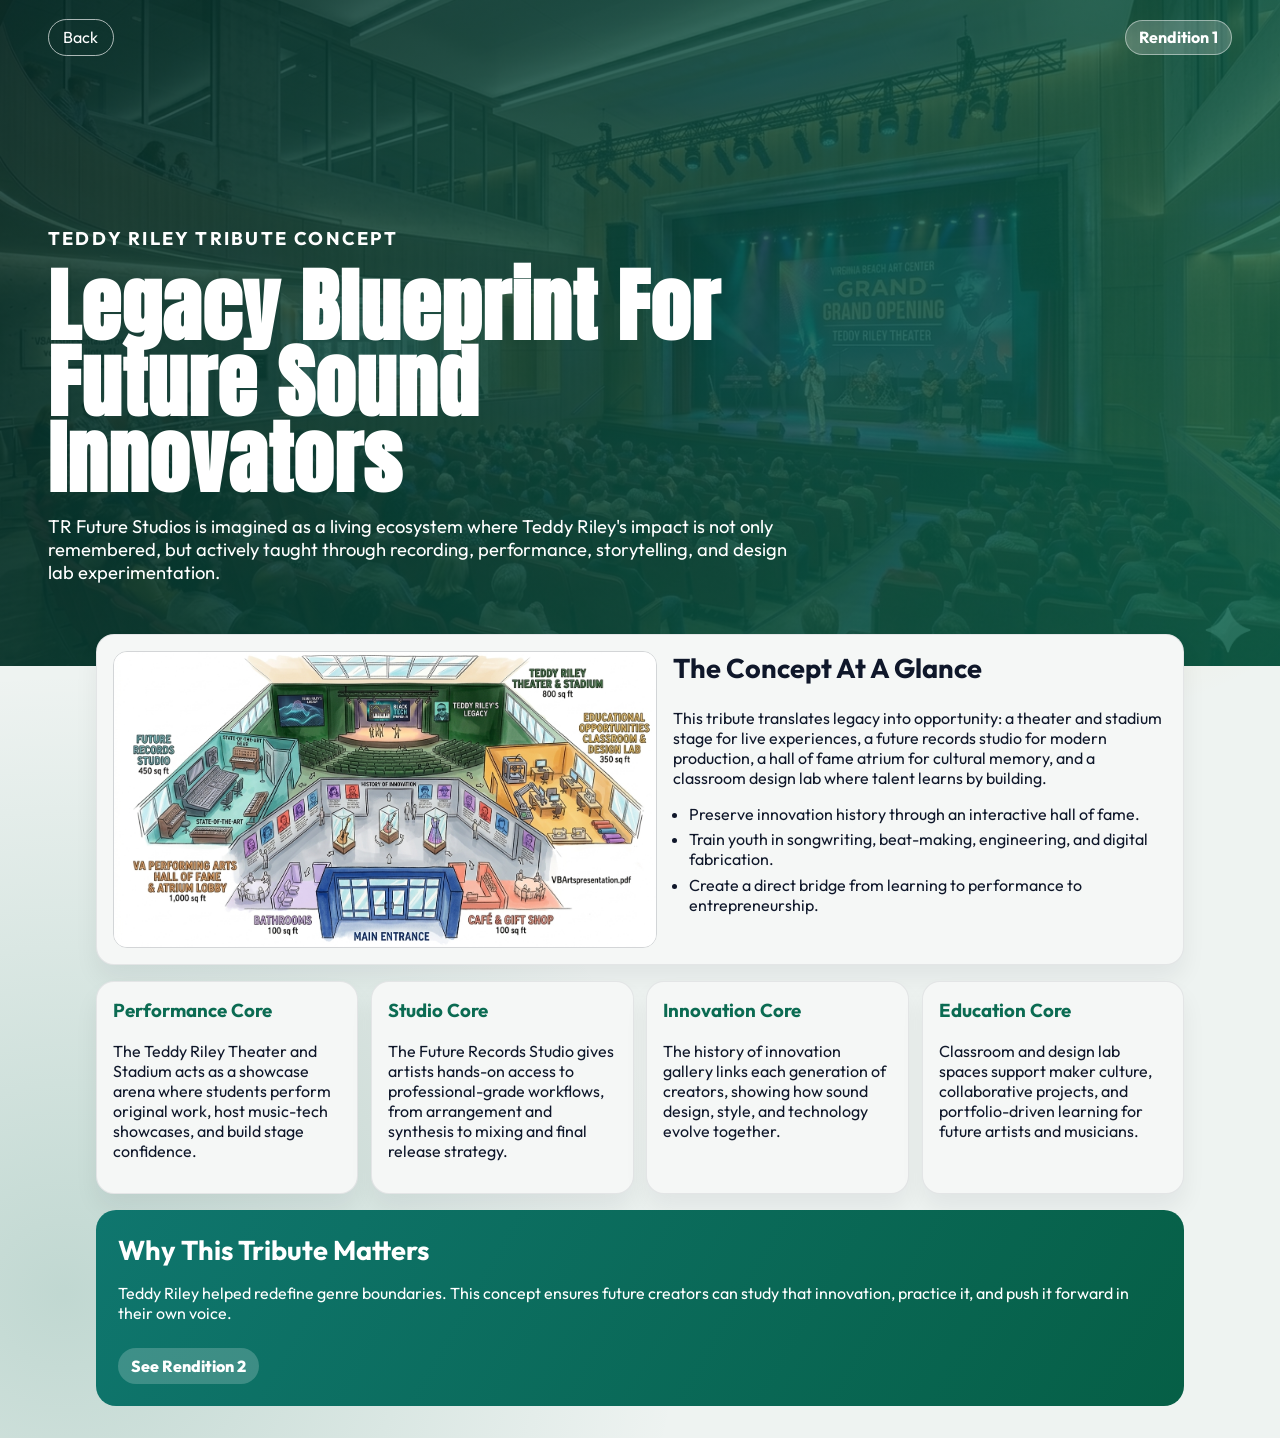
==== rendition-one.html @ e56d0294 "Add initial HTML structure and styles for TR Future Studios tribute site, including two renditions a" ====
<!DOCTYPE html>
<html lang="en">
<head>
  <meta charset="UTF-8" />
  <meta name="viewport" content="width=device-width, initial-scale=1.0" />
  <title>Rendition 1 | Legacy Blueprint</title>
  <link rel="preconnect" href="https://fonts.googleapis.com" />
  <link rel="preconnect" href="https://fonts.gstatic.com" crossorigin />
  <link href="https://fonts.googleapis.com/css2?family=Anton&family=Outfit:wght@300;400;600;700;800&display=swap" rel="stylesheet" />
  <link rel="stylesheet" href="styles/rendition-one.css" />
</head>
<body>
  <header class="hero">
    <nav>
      <a href="index.html" class="home-link">Back</a>
      <span class="badge">Rendition 1</span>
    </nav>
    <div class="hero-content">
      <p class="kicker">Teddy Riley Tribute Concept</p>
      <h1>Legacy Blueprint For Future Sound Innovators</h1>
      <p>
        TR Future Studios is imagined as a living ecosystem where Teddy Riley's impact is not only remembered, but actively taught through
        recording, performance, storytelling, and design lab experimentation.
      </p>
    </div>
  </header>

  <main>
    <section class="overview panel">
      <img src="TR_Future_Studios_2.0.png" alt="TR Future Studios concept drawing" />
      <div>
        <h2>The Concept At A Glance</h2>
        <p>
          This tribute translates legacy into opportunity: a theater and stadium stage for live experiences, a future records studio for modern
          production, a hall of fame atrium for cultural memory, and a classroom design lab where talent learns by building.
        </p>
        <ul>
          <li>Preserve innovation history through an interactive hall of fame.</li>
          <li>Train youth in songwriting, beat-making, engineering, and digital fabrication.</li>
          <li>Create a direct bridge from learning to performance to entrepreneurship.</li>
        </ul>
      </div>
    </section>

    <section class="grid-4">
      <article class="panel">
        <h3>Performance Core</h3>
        <p>
          The Teddy Riley Theater and Stadium acts as a showcase arena where students perform original work, host music-tech showcases, and
          build stage confidence.
        </p>
      </article>
      <article class="panel">
        <h3>Studio Core</h3>
        <p>
          The Future Records Studio gives artists hands-on access to professional-grade workflows, from arrangement and synthesis to mixing and
          final release strategy.
        </p>
      </article>
      <article class="panel">
        <h3>Innovation Core</h3>
        <p>
          The history of innovation gallery links each generation of creators, showing how sound design, style, and technology evolve together.
        </p>
      </article>
      <article class="panel">
        <h3>Education Core</h3>
        <p>
          Classroom and design lab spaces support maker culture, collaborative projects, and portfolio-driven learning for future artists and
          musicians.
        </p>
      </article>
    </section>

    <section class="impact-strip">
      <h2>Why This Tribute Matters</h2>
      <p>
        Teddy Riley helped redefine genre boundaries. This concept ensures future creators can study that innovation, practice it, and push it
        forward in their own voice.
      </p>
      <a href="rendition-two.html">See Rendition 2</a>
    </section>
  </main>
</body>
</html>
---- styles/rendition-one.css ----
:root {
  --deep: #052e2a;
  --forest: #0b6b52;
  --mint: #d1fae5;
  --sun: #f59e0b;
  --paper: #f5f7f6;
  --ink: #0f172a;
}

* {
  box-sizing: border-box;
}

body {
  margin: 0;
  font-family: "Outfit", sans-serif;
  color: var(--ink);
  background:
    radial-gradient(circle at 82% 20%, rgba(245, 158, 11, 0.24), transparent 28%),
    radial-gradient(circle at 5% 90%, rgba(11, 107, 82, 0.2), transparent 35%),
    #eef3f1;
}

.hero {
  min-height: 74vh;
  padding: 1.2rem clamp(1rem, 4vw, 3rem) clamp(2rem, 5vw, 4rem);
  background-image:
    linear-gradient(120deg, rgba(5, 46, 42, 0.84), rgba(11, 107, 82, 0.78)),
    url("../Gemini_Generated_Image_nh3247nh3247nh32.png");
  background-size: cover;
  background-position: center;
  color: #ffffff;
  display: grid;
  align-content: space-between;
}

nav {
  display: flex;
  align-items: center;
  justify-content: space-between;
}

.home-link {
  color: #ffffff;
  text-decoration: none;
  border: 1px solid rgba(255, 255, 255, 0.65);
  border-radius: 999px;
  padding: 0.45rem 0.9rem;
}

.badge {
  background: rgba(255, 255, 255, 0.22);
  border: 1px solid rgba(255, 255, 255, 0.45);
  border-radius: 999px;
  padding: 0.4rem 0.8rem;
  font-weight: 700;
}

.hero-content {
  width: min(760px, 100%);
  animation: rise 700ms ease-out both;
}

.kicker {
  text-transform: uppercase;
  letter-spacing: 0.12em;
  font-weight: 700;
  font-size: 0.82rem;
}

h1 {
  font-family: "Anton", sans-serif;
  letter-spacing: 1px;
  font-size: clamp(2.1rem, 7.6vw, 5rem);
  line-height: 0.95;
  margin: 0.35rem 0 0.8rem;
}

.hero-content p {
  max-width: 62ch;
  font-size: clamp(1rem, 2.5vw, 1.15rem);
}

main {
  width: min(1120px, 100%);
  margin: -2rem auto 0;
  padding: 0 1rem 2rem;
  display: grid;
  gap: 1rem;
}

.panel {
  background: var(--paper);
  border: 1px solid rgba(15, 23, 42, 0.08);
  border-radius: 18px;
  padding: 1rem;
  box-shadow: 0 14px 24px rgba(15, 23, 42, 0.06);
}

.overview {
  display: grid;
  grid-template-columns: 1.1fr 1fr;
  gap: 1rem;
}

.overview img {
  width: 100%;
  border-radius: 14px;
  border: 1px solid rgba(15, 23, 42, 0.15);
  object-fit: cover;
}

h2 {
  margin-top: 0;
  font-size: 1.7rem;
}

ul {
  margin: 0.7rem 0 0;
  padding-left: 1rem;
}

li + li {
  margin-top: 0.35rem;
}

.grid-4 {
  display: grid;
  grid-template-columns: repeat(4, minmax(0, 1fr));
  gap: 0.8rem;
}

.grid-4 h3 {
  margin-top: 0;
  color: var(--forest);
}

.impact-strip {
  background: linear-gradient(120deg, #0f766e, #065f46);
  color: #ffffff;
  border-radius: 20px;
  padding: 1.4rem;
}

.impact-strip h2 {
  margin-bottom: 0.35rem;
}

.impact-strip a {
  color: #ffffff;
  text-decoration: none;
  display: inline-block;
  margin-top: 0.6rem;
  font-weight: 800;
  background: rgba(255, 255, 255, 0.2);
  padding: 0.5rem 0.8rem;
  border-radius: 999px;
}

@keyframes rise {
  from {
    opacity: 0;
    transform: translateY(16px);
  }
  to {
    opacity: 1;
    transform: translateY(0);
  }
}

@media (max-width: 900px) {
  .overview {
    grid-template-columns: 1fr;
  }

  .grid-4 {
    grid-template-columns: repeat(2, minmax(0, 1fr));
  }
}

@media (max-width: 560px) {
  .grid-4 {
    grid-template-columns: 1fr;
  }

  .hero {
    min-height: 60vh;
  }
}
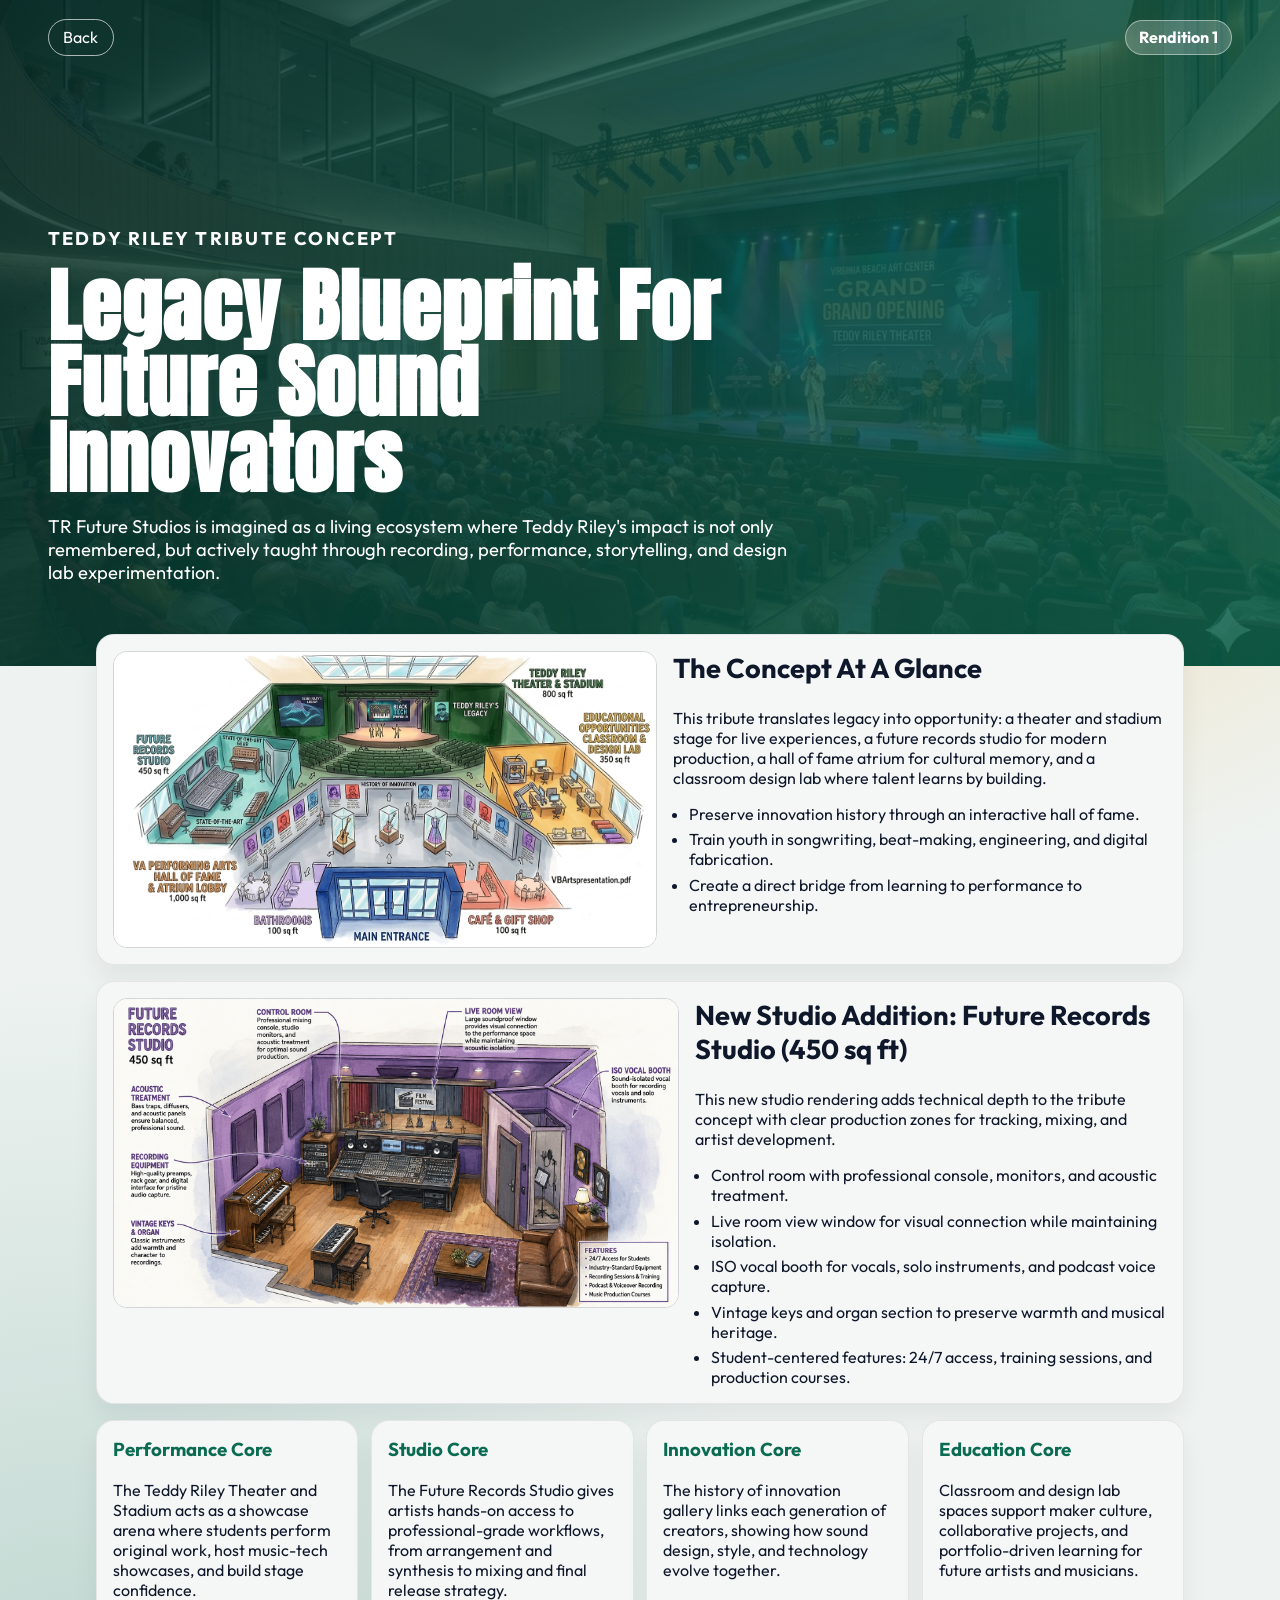
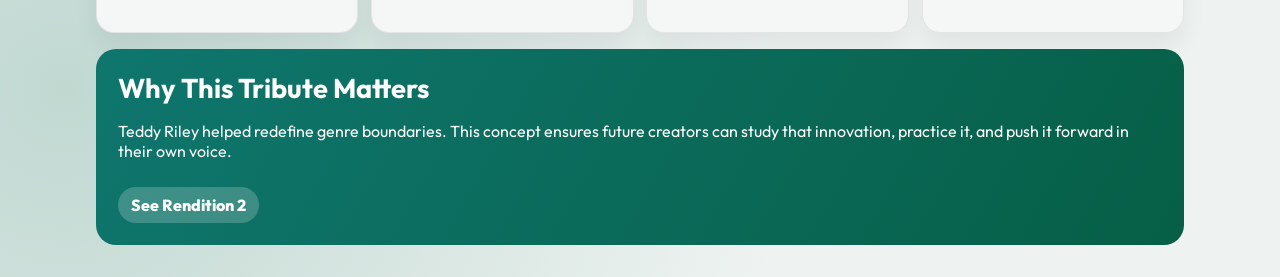
==== commit e989eed6: "Add Future Records Studio section and styles to renditions one and two" ====
--- a/rendition-one.html
+++ b/rendition-one.html
@@ -38,6 +38,24 @@
           <li>Preserve innovation history through an interactive hall of fame.</li>
           <li>Train youth in songwriting, beat-making, engineering, and digital fabrication.</li>
           <li>Create a direct bridge from learning to performance to entrepreneurship.</li>
+        </ul>
+      </div>
+    </section>
+
+    <section class="studio-spec panel">
+      <img src="future-records-studio.png" alt="Detailed Future Records Studio layout with control room, live room view, and vocal booth" />
+      <div>
+        <h2>New Studio Addition: Future Records Studio (450 sq ft)</h2>
+        <p>
+          This new studio rendering adds technical depth to the tribute concept with clear production zones for tracking, mixing, and artist
+          development.
+        </p>
+        <ul>
+          <li>Control room with professional console, monitors, and acoustic treatment.</li>
+          <li>Live room view window for visual connection while maintaining isolation.</li>
+          <li>ISO vocal booth for vocals, solo instruments, and podcast voice capture.</li>
+          <li>Vintage keys and organ section to preserve warmth and musical heritage.</li>
+          <li>Student-centered features: 24/7 access, training sessions, and production courses.</li>
         </ul>
       </div>
     </section>
--- a/styles/rendition-one.css
+++ b/styles/rendition-one.css
@@ -110,6 +110,20 @@
   object-fit: cover;
 }
 
+.studio-spec {
+  display: grid;
+  grid-template-columns: 1.2fr 1fr;
+  gap: 1rem;
+  align-items: start;
+}
+
+.studio-spec img {
+  width: 100%;
+  border-radius: 14px;
+  border: 1px solid rgba(15, 23, 42, 0.15);
+  object-fit: cover;
+}
+
 h2 {
   margin-top: 0;
   font-size: 1.7rem;
@@ -173,6 +187,10 @@
     grid-template-columns: 1fr;
   }
 
+  .studio-spec {
+    grid-template-columns: 1fr;
+  }
+
   .grid-4 {
     grid-template-columns: repeat(2, minmax(0, 1fr));
   }
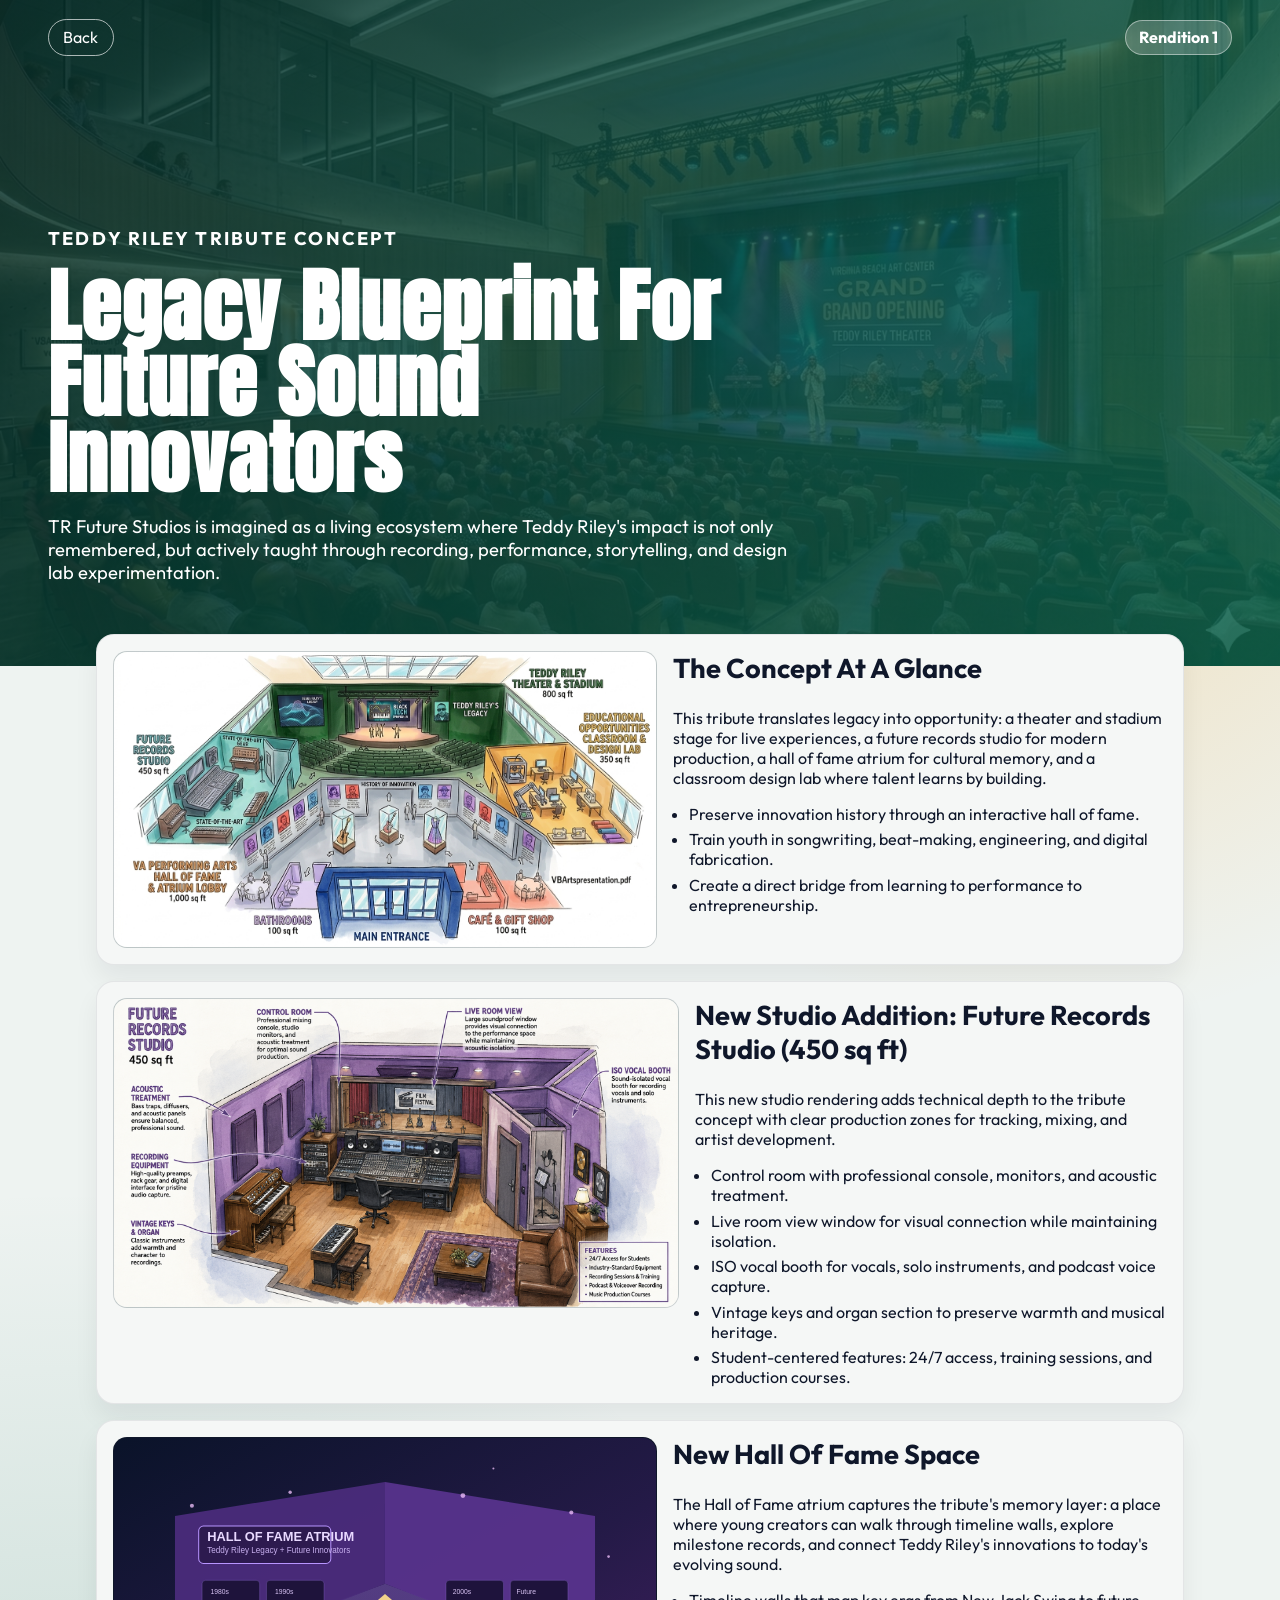
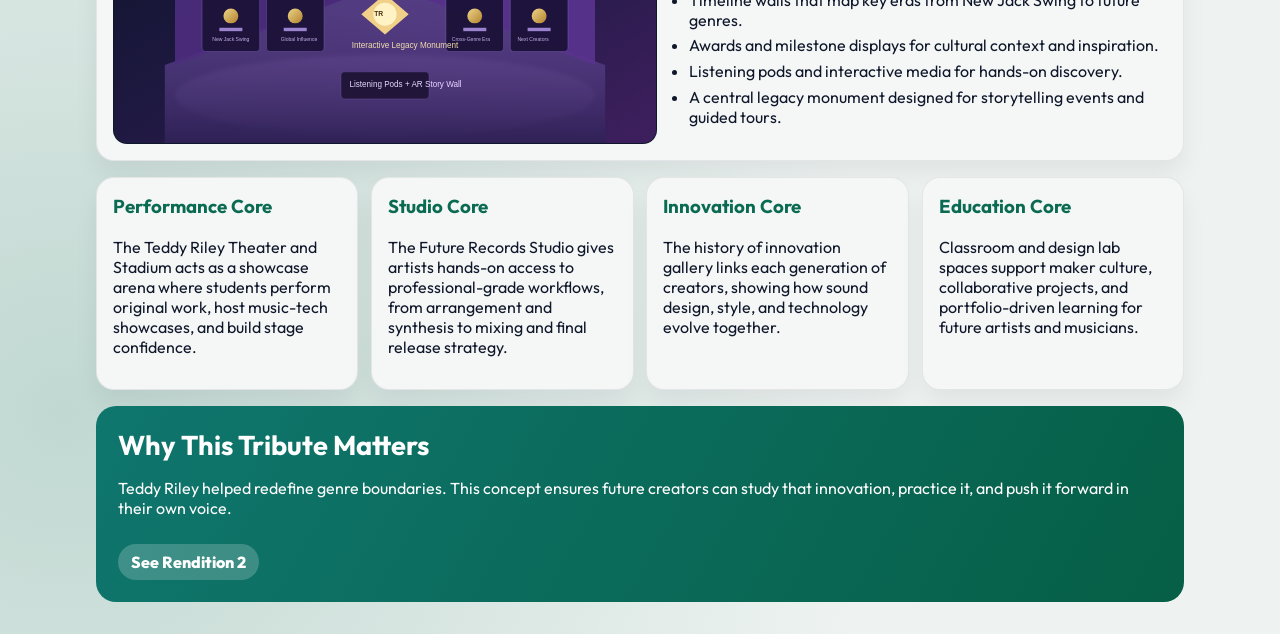
==== commit 84f971a0: "Add Hall of Fame atrium section and update styles for renditions one and two" ====
--- a/rendition-one.html
+++ b/rendition-one.html
@@ -60,6 +60,23 @@
       </div>
     </section>
 
+    <section class="hall-spec panel">
+      <img src="assets/hall-of-fame-space.svg" alt="Concept illustration of the Hall of Fame atrium" />
+      <div>
+        <h2>New Hall Of Fame Space</h2>
+        <p>
+          The Hall of Fame atrium captures the tribute's memory layer: a place where young creators can walk through timeline walls,
+          explore milestone records, and connect Teddy Riley's innovations to today's evolving sound.
+        </p>
+        <ul>
+          <li>Timeline walls that map key eras from New Jack Swing to future genres.</li>
+          <li>Awards and milestone displays for cultural context and inspiration.</li>
+          <li>Listening pods and interactive media for hands-on discovery.</li>
+          <li>A central legacy monument designed for storytelling events and guided tours.</li>
+        </ul>
+      </div>
+    </section>
+
     <section class="grid-4">
       <article class="panel">
         <h3>Performance Core</h3>
--- a/styles/rendition-one.css
+++ b/styles/rendition-one.css
@@ -105,9 +105,11 @@
 
 .overview img {
   width: 100%;
+  max-height: 560px;
   border-radius: 14px;
   border: 1px solid rgba(15, 23, 42, 0.15);
-  object-fit: cover;
+  object-fit: contain;
+  background: linear-gradient(135deg, #dbe4e1, #eef3f1);
 }
 
 .studio-spec {
@@ -119,9 +121,27 @@
 
 .studio-spec img {
   width: 100%;
+  max-height: 560px;
   border-radius: 14px;
   border: 1px solid rgba(15, 23, 42, 0.15);
-  object-fit: cover;
+  object-fit: contain;
+  background: linear-gradient(135deg, #dbe4e1, #eef3f1);
+}
+
+.hall-spec {
+  display: grid;
+  grid-template-columns: 1.1fr 1fr;
+  gap: 1rem;
+  align-items: start;
+}
+
+.hall-spec img {
+  width: 100%;
+  max-height: 560px;
+  border-radius: 14px;
+  border: 1px solid rgba(15, 23, 42, 0.15);
+  object-fit: contain;
+  background: #0f172a;
 }
 
 h2 {
@@ -191,6 +211,10 @@
     grid-template-columns: 1fr;
   }
 
+  .hall-spec {
+    grid-template-columns: 1fr;
+  }
+
   .grid-4 {
     grid-template-columns: repeat(2, minmax(0, 1fr));
   }
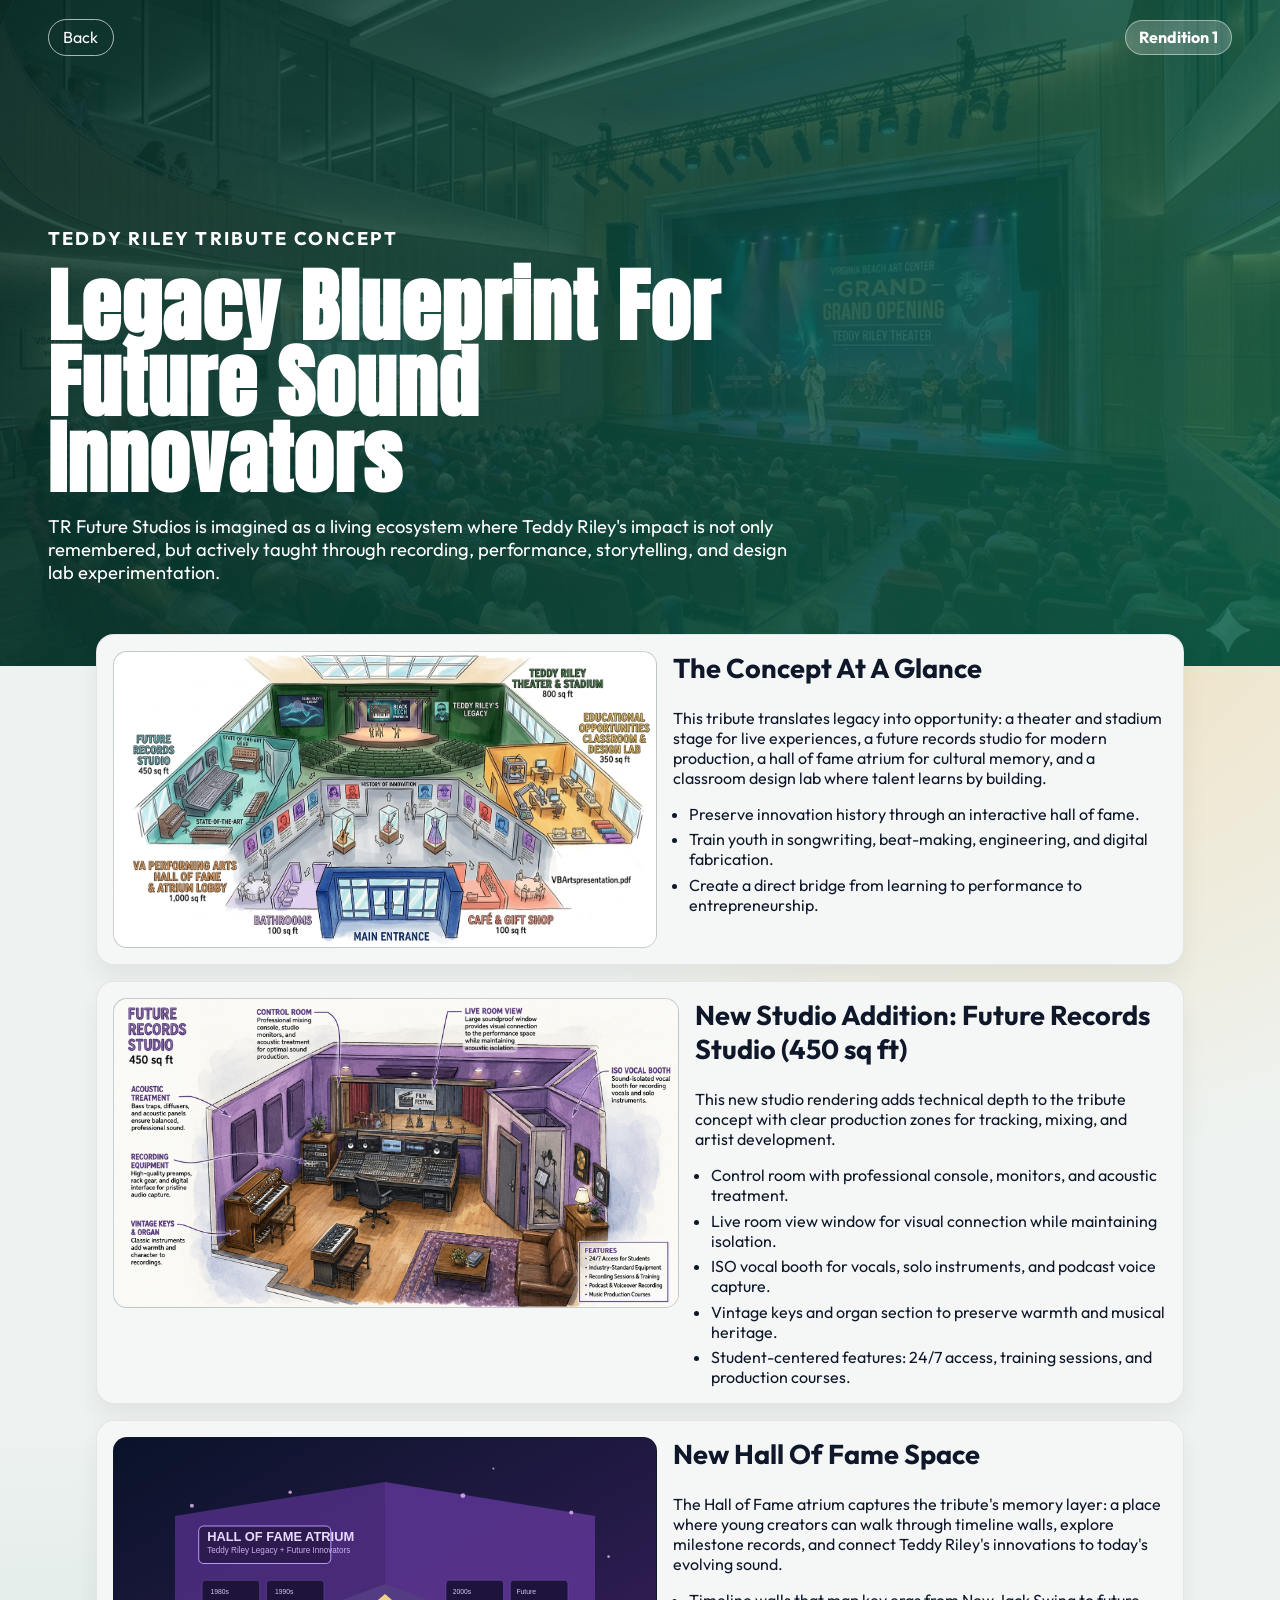
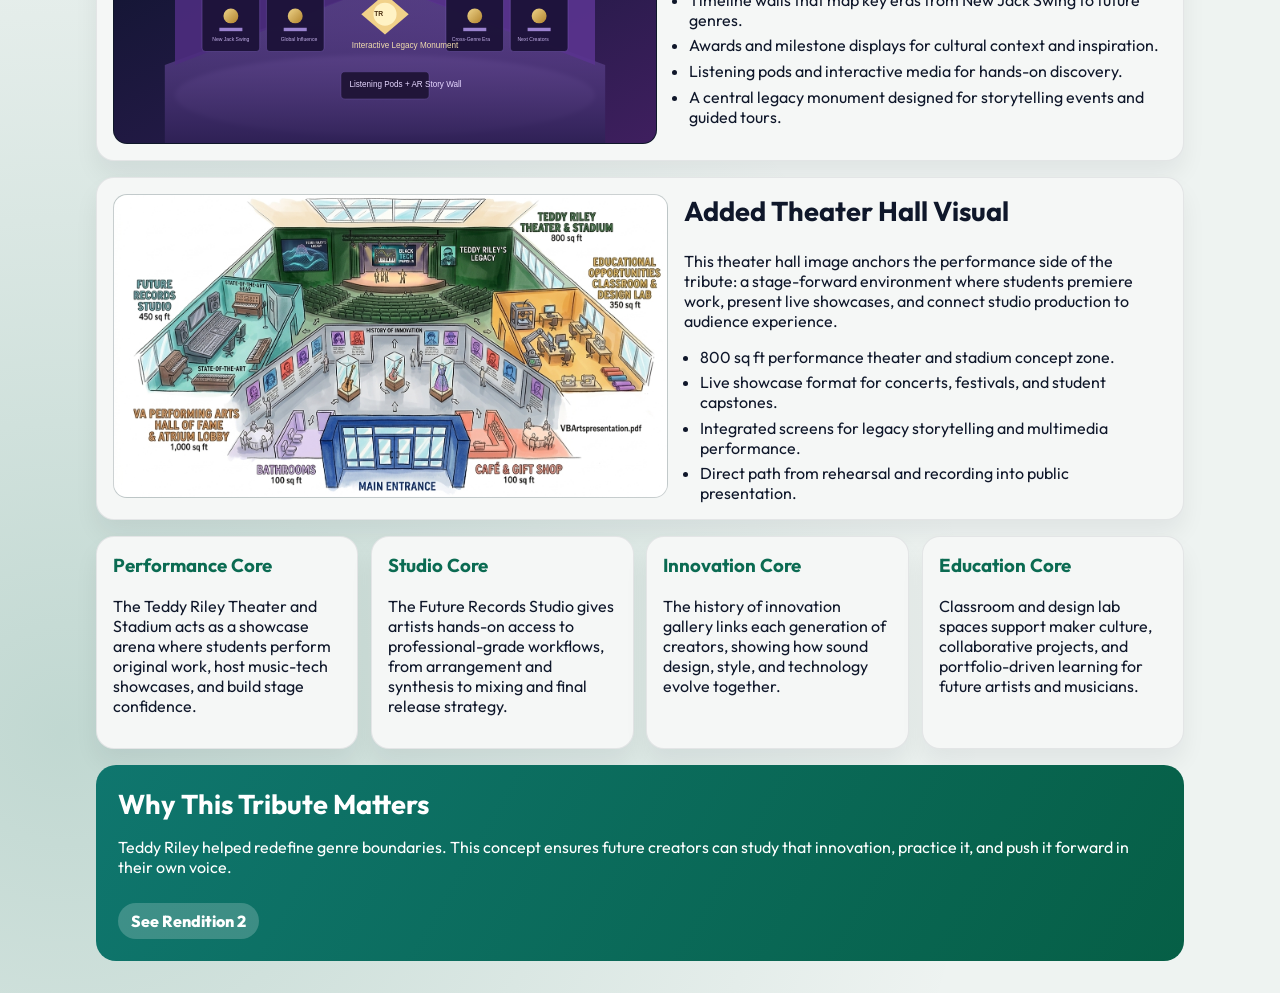
==== commit 403a6ce4: "Add theater hall sections and styles to renditions one and two" ====
--- a/rendition-one.html
+++ b/rendition-one.html
@@ -77,6 +77,23 @@
       </div>
     </section>
 
+    <section class="theater-spec panel">
+      <img src="TR_Future_Studios_2.0.png" alt="Teddy Riley Theater and Stadium concept inside the TR Future Studios layout" />
+      <div>
+        <h2>Added Theater Hall Visual</h2>
+        <p>
+          This theater hall image anchors the performance side of the tribute: a stage-forward environment where students premiere work,
+          present live showcases, and connect studio production to audience experience.
+        </p>
+        <ul>
+          <li>800 sq ft performance theater and stadium concept zone.</li>
+          <li>Live showcase format for concerts, festivals, and student capstones.</li>
+          <li>Integrated screens for legacy storytelling and multimedia performance.</li>
+          <li>Direct path from rehearsal and recording into public presentation.</li>
+        </ul>
+      </div>
+    </section>
+
     <section class="grid-4">
       <article class="panel">
         <h3>Performance Core</h3>
--- a/styles/rendition-one.css
+++ b/styles/rendition-one.css
@@ -144,6 +144,22 @@
   background: #0f172a;
 }
 
+.theater-spec {
+  display: grid;
+  grid-template-columns: 1.15fr 1fr;
+  gap: 1rem;
+  align-items: start;
+}
+
+.theater-spec img {
+  width: 100%;
+  max-height: 560px;
+  border-radius: 14px;
+  border: 1px solid rgba(15, 23, 42, 0.15);
+  object-fit: contain;
+  background: linear-gradient(135deg, #dbe4e1, #eef3f1);
+}
+
 h2 {
   margin-top: 0;
   font-size: 1.7rem;
@@ -215,6 +231,10 @@
     grid-template-columns: 1fr;
   }
 
+  .theater-spec {
+    grid-template-columns: 1fr;
+  }
+
   .grid-4 {
     grid-template-columns: repeat(2, minmax(0, 1fr));
   }
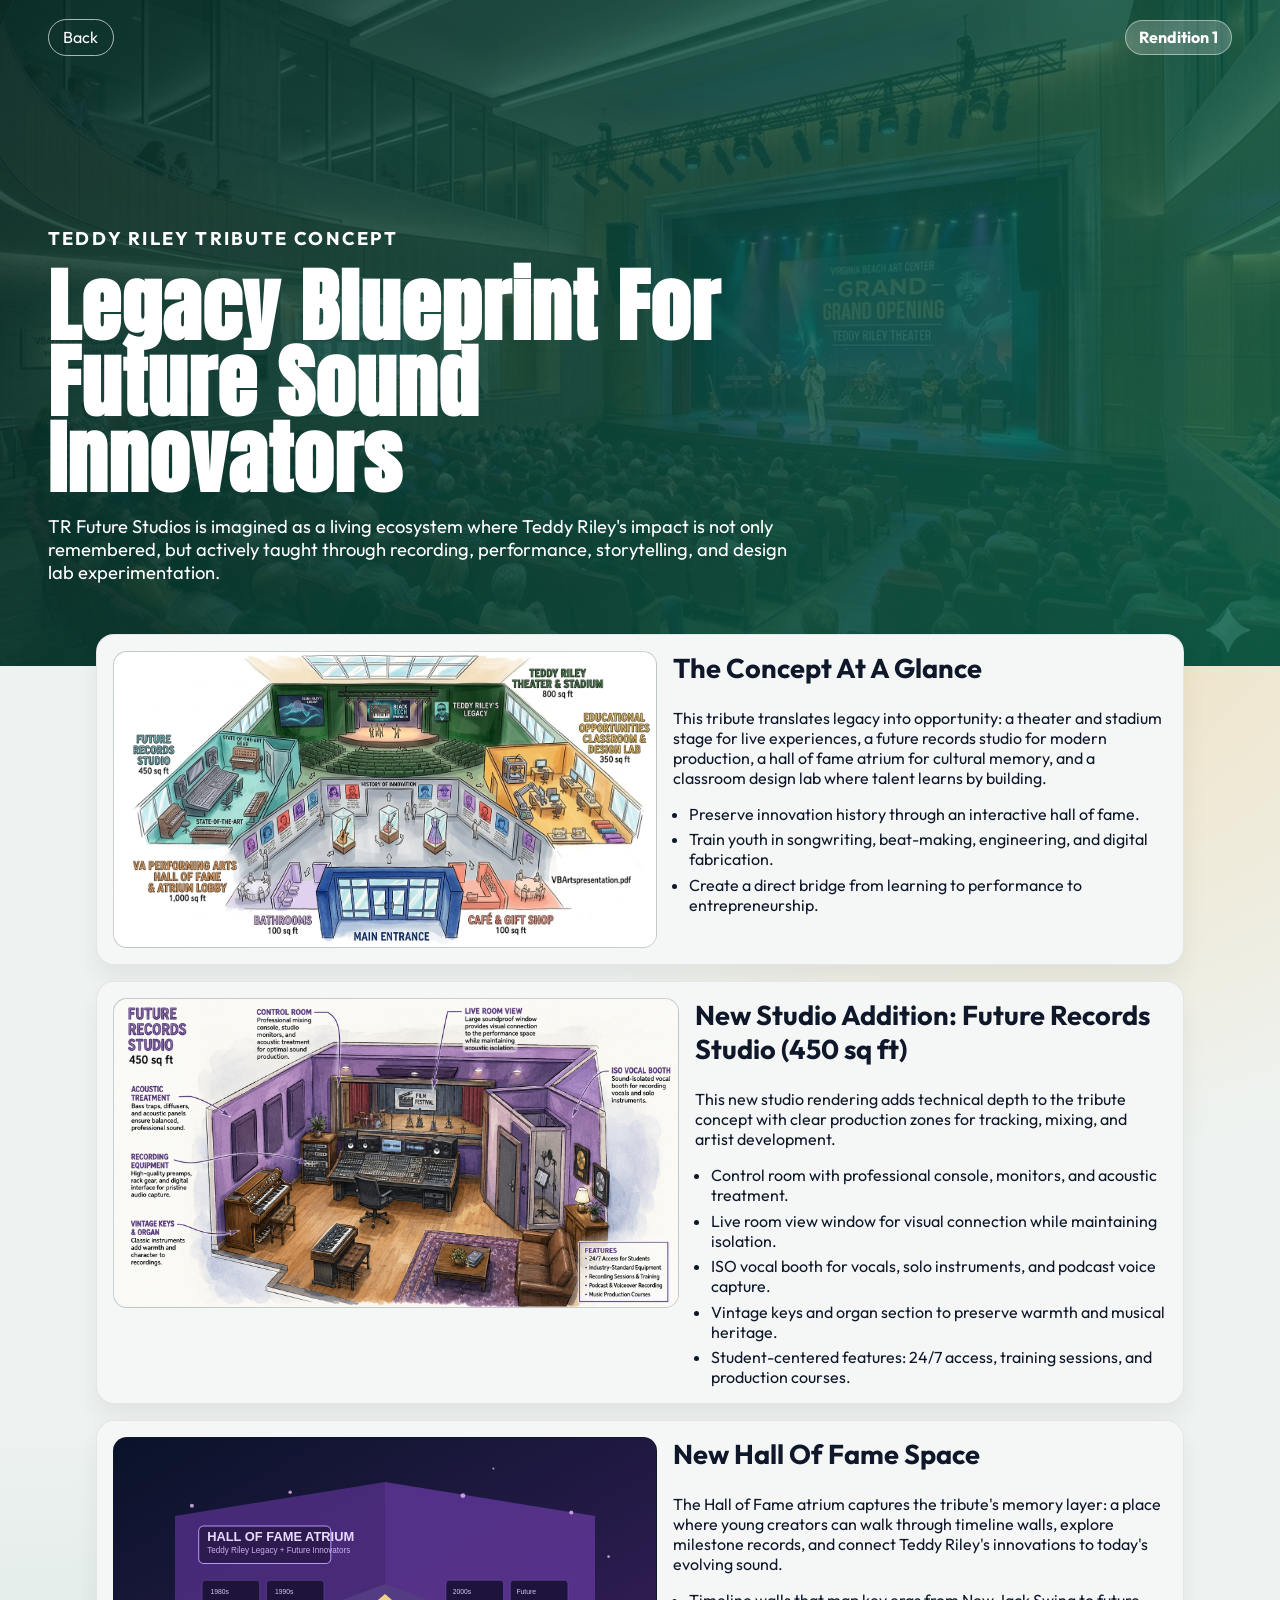
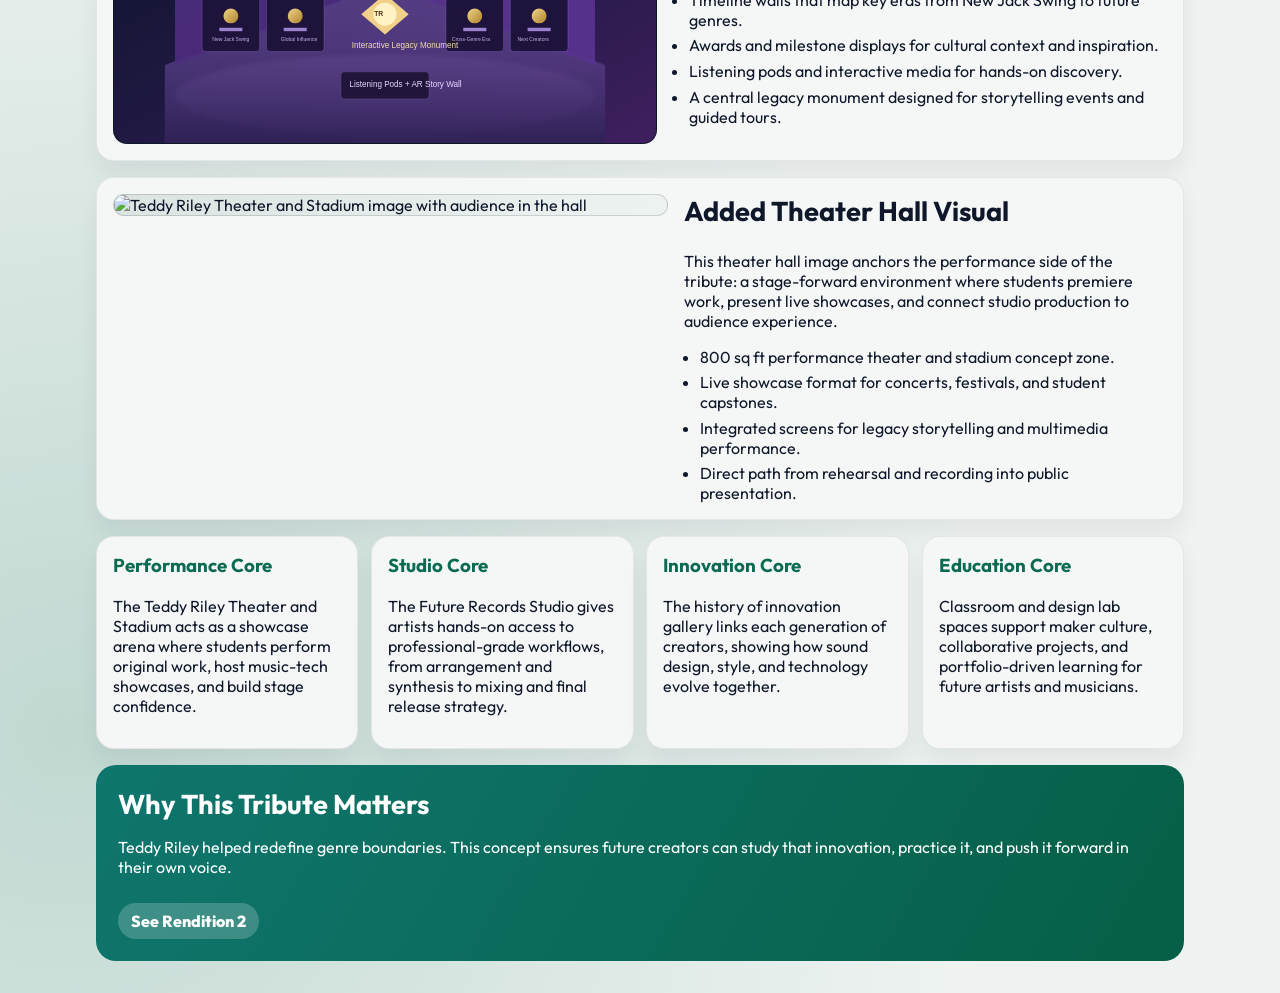
==== commit 740884bf: "Update theater hall images in renditions one and two" ====
--- a/rendition-one.html
+++ b/rendition-one.html
@@ -78,7 +78,7 @@
     </section>
 
     <section class="theater-spec panel">
-      <img src="TR_Future_Studios_2.0.png" alt="Teddy Riley Theater and Stadium concept inside the TR Future Studios layout" />
+      <img src="theater-hall-audience.png" alt="Teddy Riley Theater and Stadium image with audience in the hall" />
       <div>
         <h2>Added Theater Hall Visual</h2>
         <p>
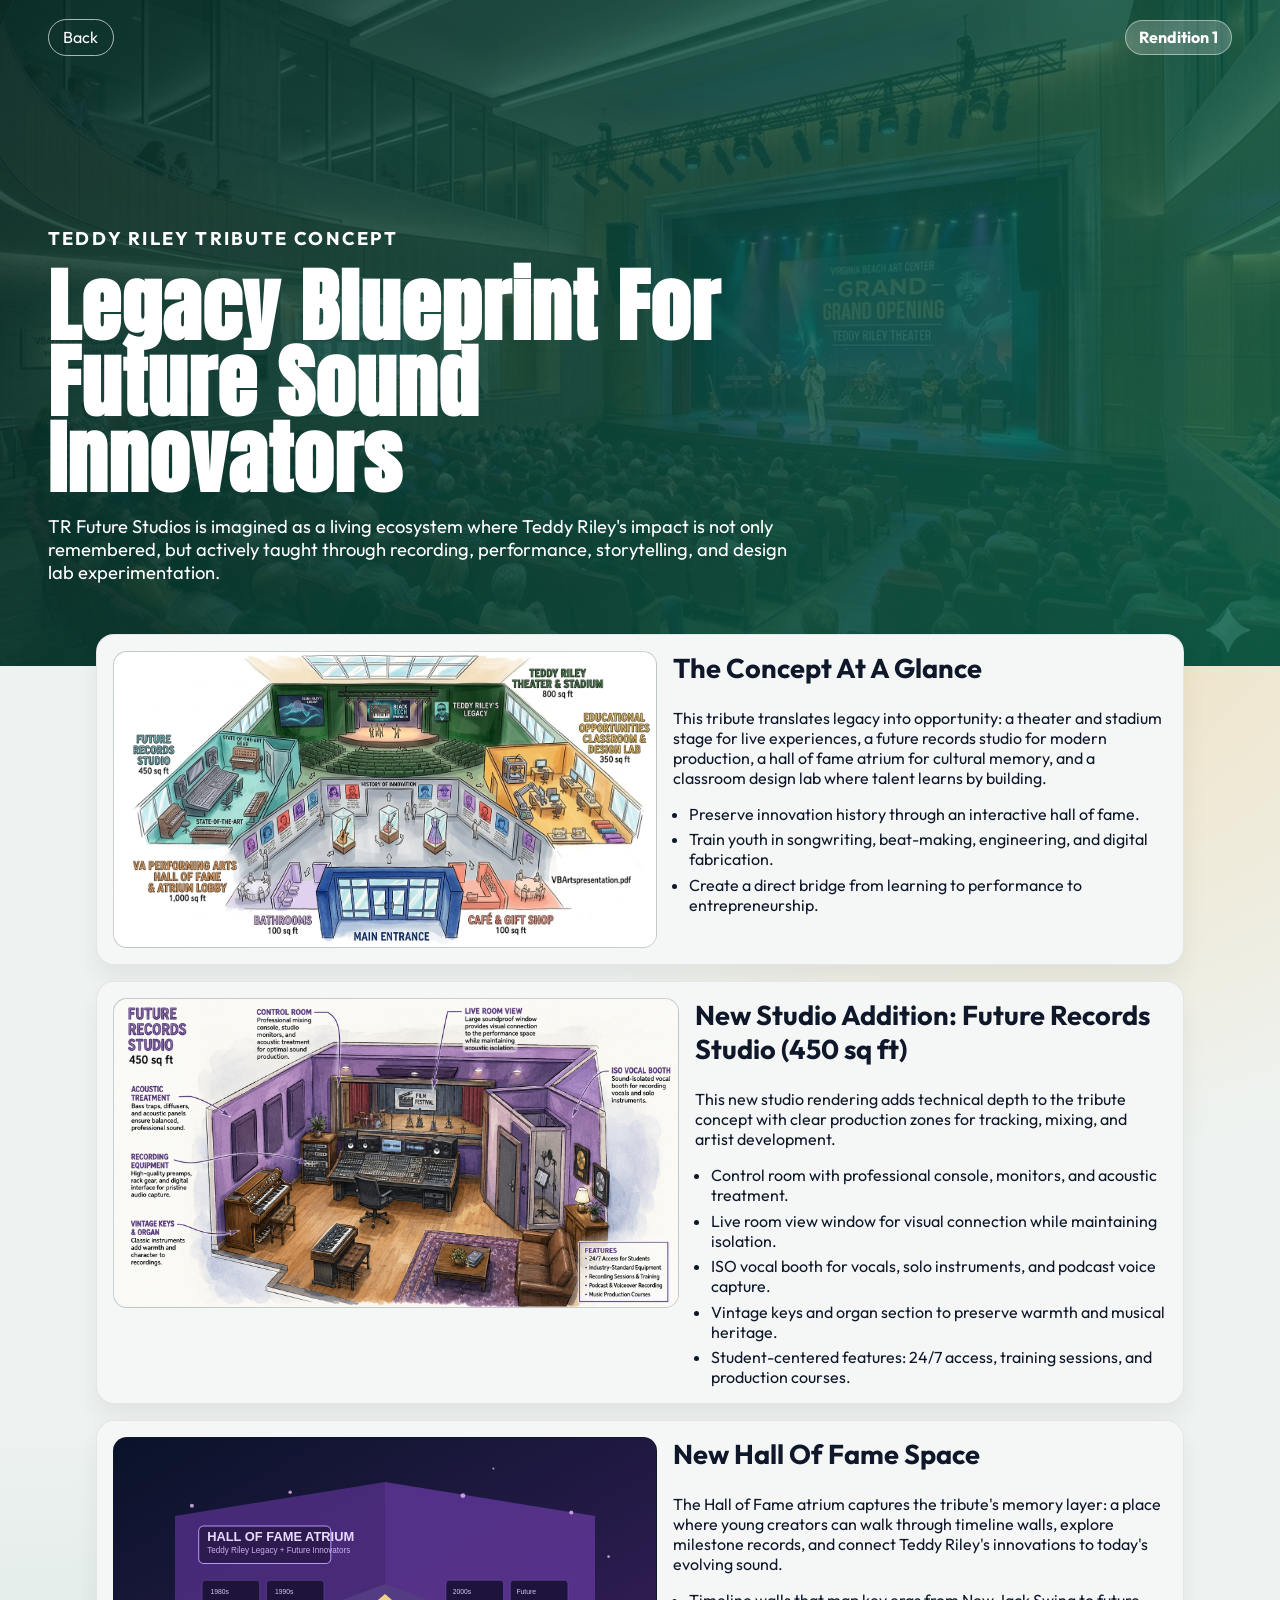
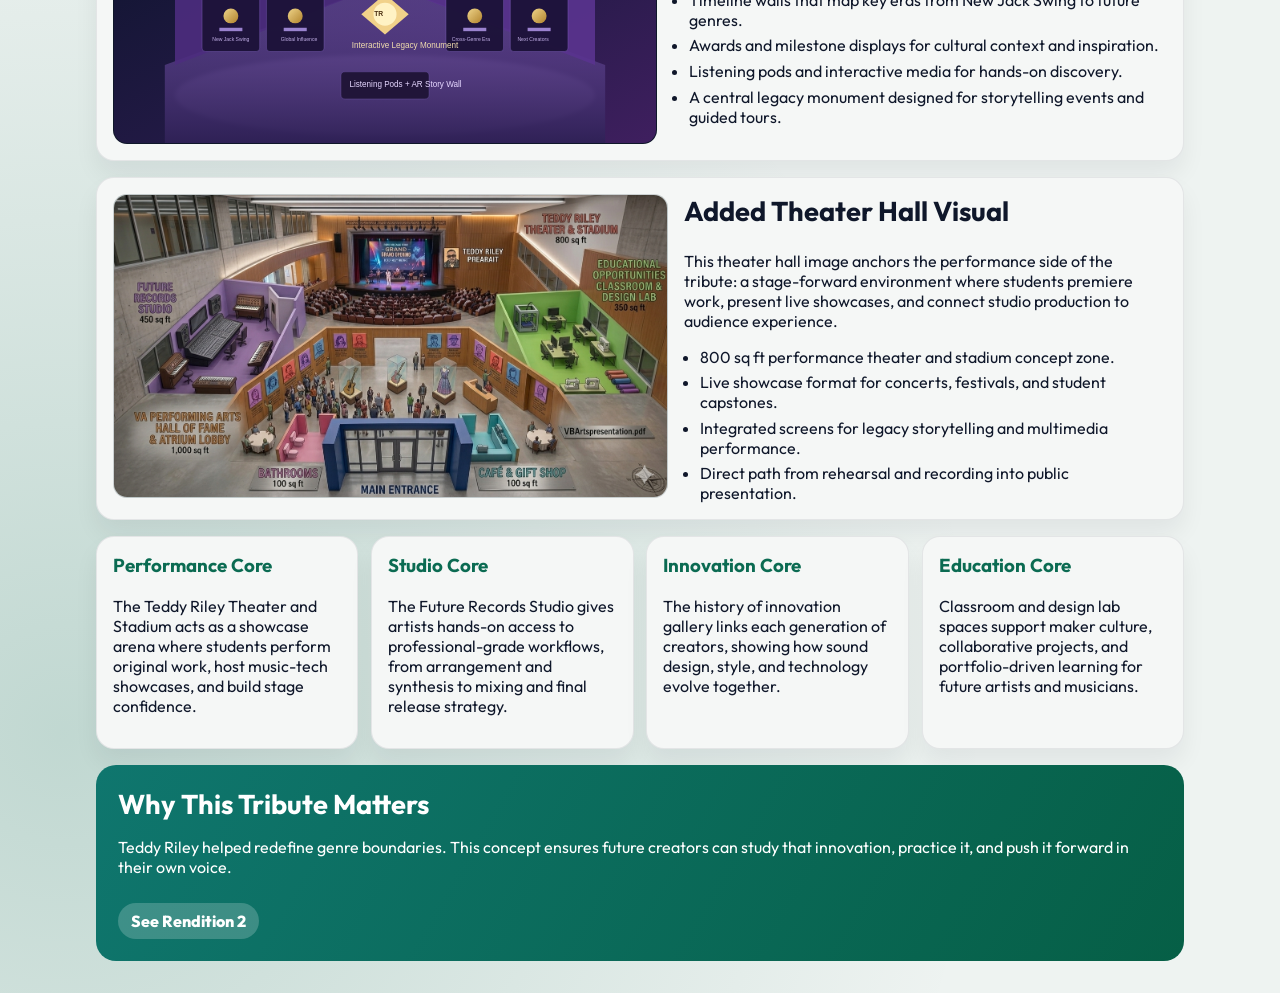
==== commit 1ed21e07: "Update theater hall images in renditions one and two" ====
--- a/rendition-one.html
+++ b/rendition-one.html
@@ -78,7 +78,7 @@
     </section>
 
     <section class="theater-spec panel">
-      <img src="theater-hall-audience.png" alt="Teddy Riley Theater and Stadium image with audience in the hall" />
+      <img src="Gemini_Generated_Image_c2doxac2doxac2do (1).png" alt="Teddy Riley Theater and Stadium image with audience in the hall" />
       <div>
         <h2>Added Theater Hall Visual</h2>
         <p>
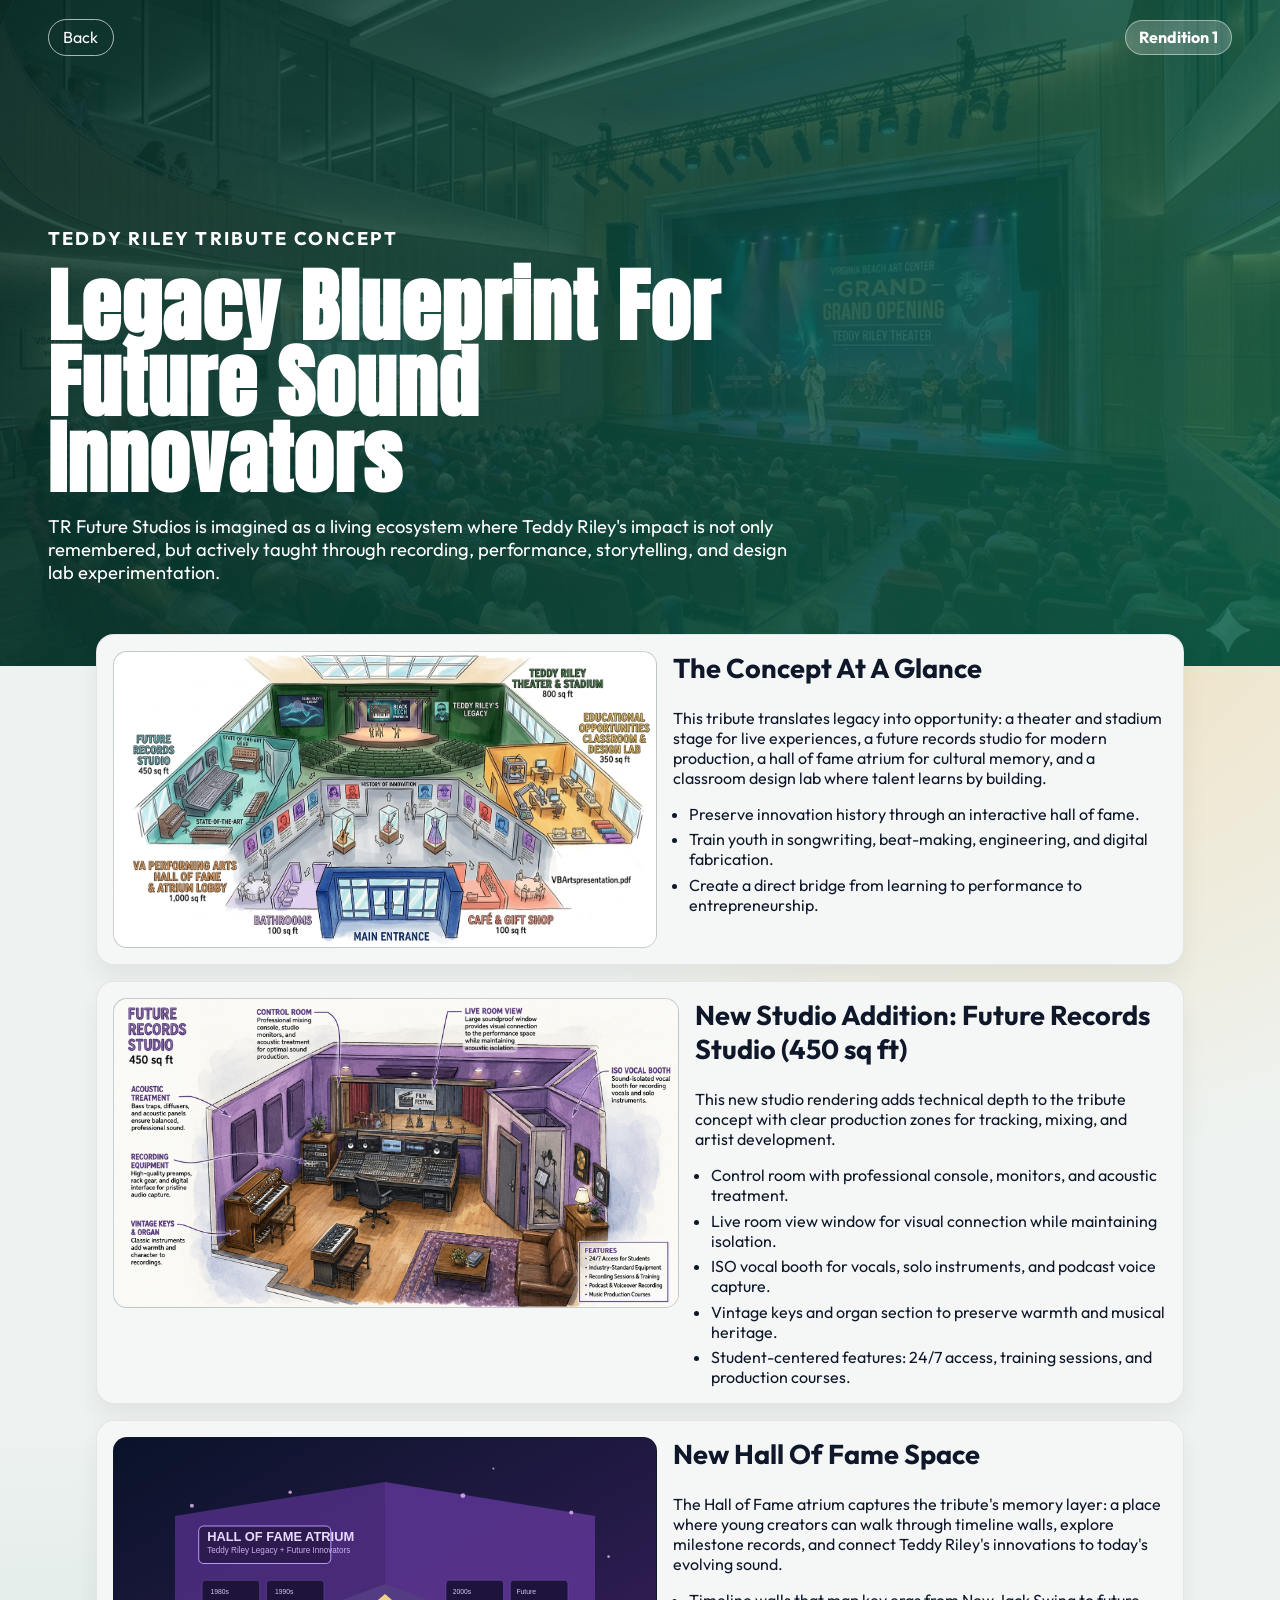
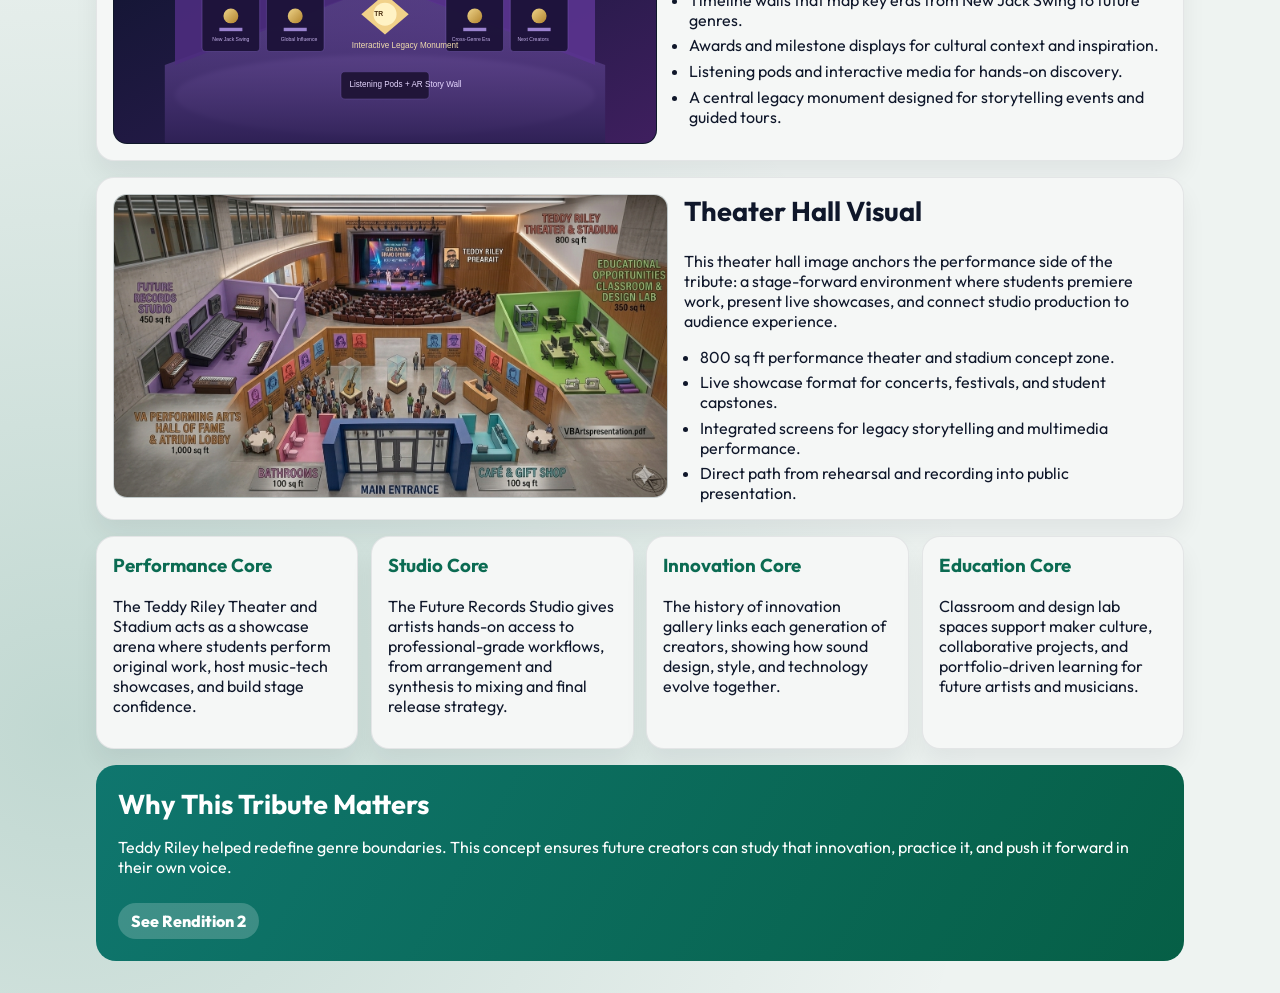
==== commit 88c18fb5: "Update theater hall visual heading in rendition one" ====
--- a/rendition-one.html
+++ b/rendition-one.html
@@ -80,7 +80,7 @@
     <section class="theater-spec panel">
       <img src="Gemini_Generated_Image_c2doxac2doxac2do (1).png" alt="Teddy Riley Theater and Stadium image with audience in the hall" />
       <div>
-        <h2>Added Theater Hall Visual</h2>
+        <h2>Theater Hall Visual</h2>
         <p>
           This theater hall image anchors the performance side of the tribute: a stage-forward environment where students premiere work,
           present live showcases, and connect studio production to audience experience.
